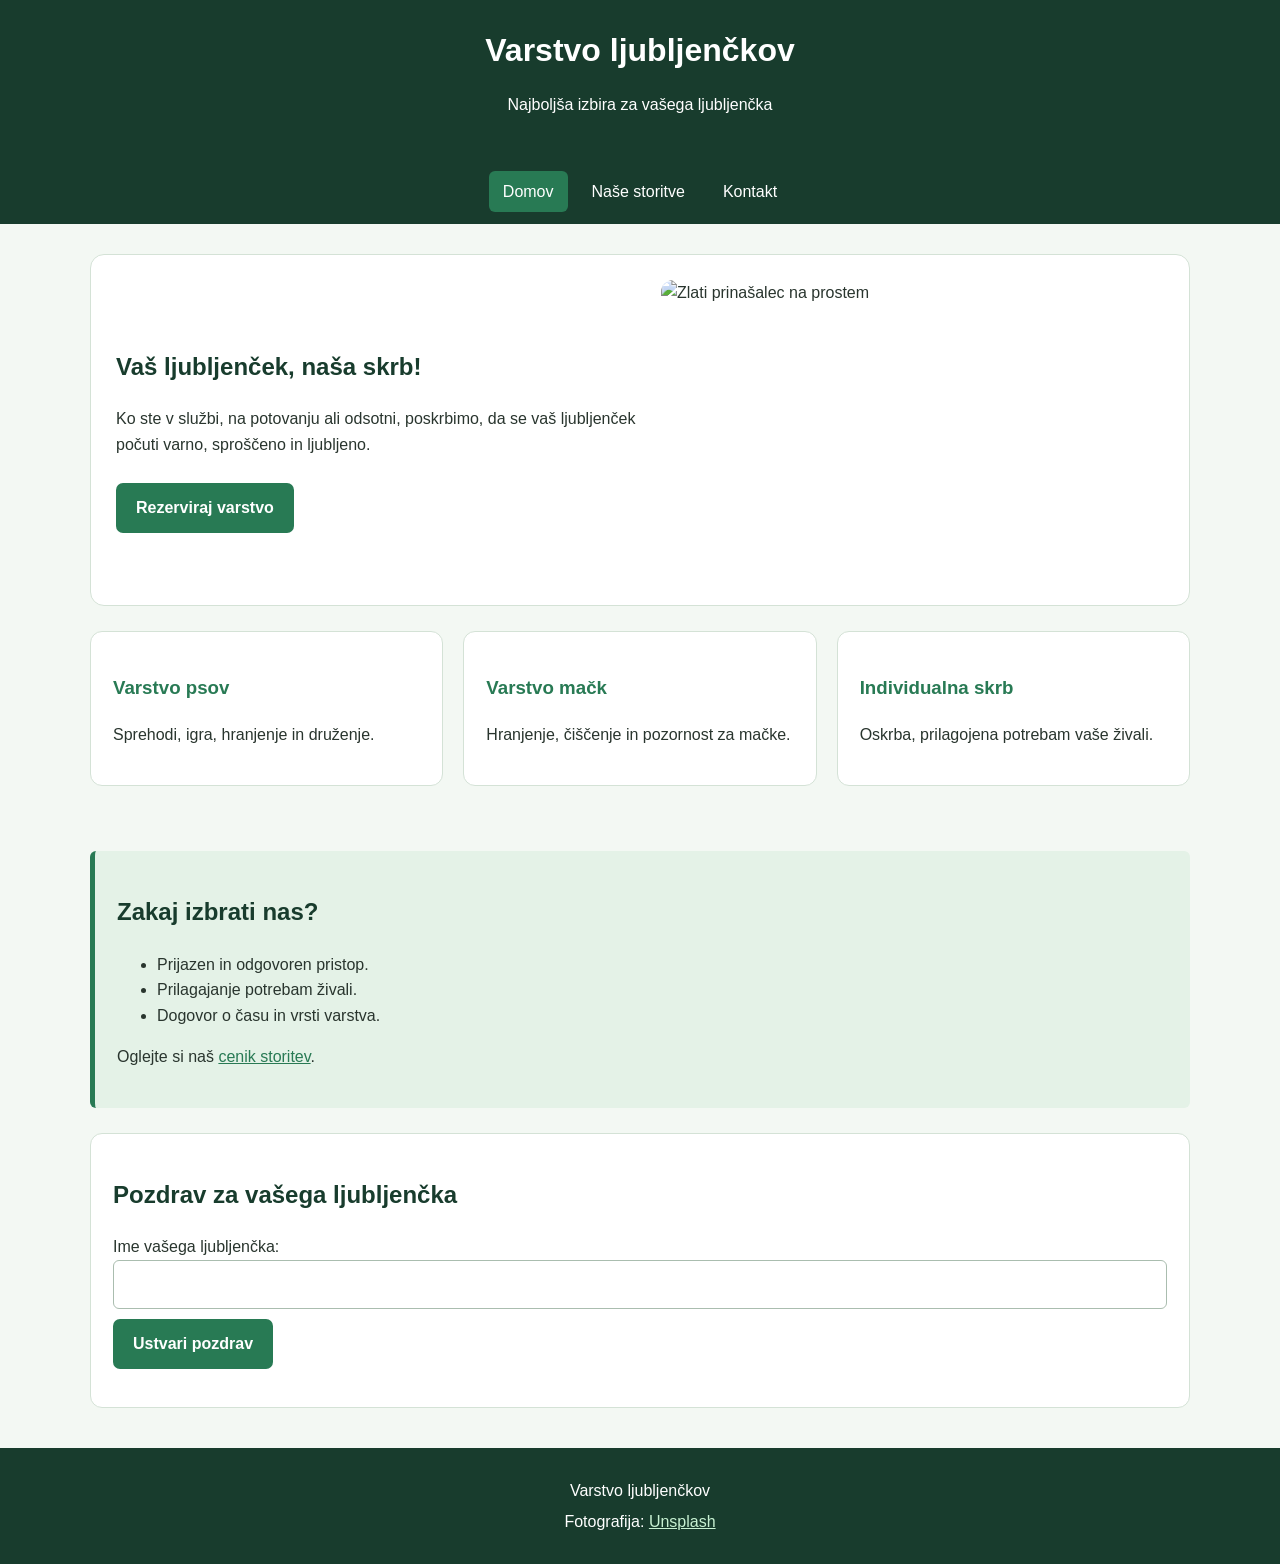
==== index.html @ e610590a "Add files via upload" ====
<!DOCTYPE html>
<html lang="sl">
<head>
    <meta charset="UTF-8">
    <meta name="viewport" content="width=device-width, initial-scale=1">
    <title>Varstvo ljubljenčkov | Domov</title>
    <link rel="stylesheet" href="obl.css">
    <script src="skr.js" defer></script>
</head>
<body>
    <header class="glava">
        <h1>Varstvo ljubljenčkov</h1>
        <p>Najboljša izbira za vašega ljubljenčka</p>
    </header>

    <nav class="navigacija">
        <ul>
            <li><a href="index.html" aria-current="page">Domov</a></li>
            <li><a href="storitve.html">Naše storitve</a></li>
            <li><a href="kontakt.html">Kontakt</a></li>
        </ul>
    </nav>

    <main class="vsebina">
        <section class="abc">
            <div>
                <h2>Vaš ljubljenček, naša skrb!</h2>
                <p>Ko ste v službi, na potovanju ali odsotni, poskrbimo, da se vaš ljubljenček počuti varno, sproščeno in ljubljeno.</p>
                <a class="gumb" href="kontakt.html">Rezerviraj varstvo</a>
            </div>
            <img class="glavna-slika"
                 src="https://images.unsplash.com/photo-1552053831-71594a27632d?auto=format&fit=crop&w=900&q=80"
                 alt="Zlati prinašalec na prostem">
        </section>

        <section class="kartice">
            <article class="kartica">
                <h3>Varstvo psov</h3>
                <p>Sprehodi, igra, hranjenje in druženje.</p>
            </article>
            <article class="kartica">
                <h3>Varstvo mačk</h3>
                <p>Hranjenje, čiščenje in pozornost za mačke.</p>
            </article>
            <article class="kartica">
                <h3>Individualna skrb</h3>
                <p>Oskrba, prilagojena potrebam vaše živali.</p>
            </article>
        </section>

        <section class="obvestilo">
            <h2>Zakaj izbrati nas?</h2>
            <ul>
                <li>Prijazen in odgovoren pristop.</li>
                <li>Prilagajanje potrebam živali.</li>
                <li>Dogovor o času in vrsti varstva.</li>
            </ul>
            <p>Oglejte si naš <a href="storitve.html">cenik storitev</a>.</p>
        </section>

        <section class="kartica">
            <h2>Pozdrav za vašega ljubljenčka</h2>
            <label for="imeZivali">Ime vašega ljubljenčka:</label>
            <input id="imeZivali" type="text">
            <button type="button" id="pozdravGumb" class="gumb">Ustvari pozdrav</button>
            <p id="pozdravRezultat" aria-live="polite"></p>
        </section>
    </main>

    <footer class="noga">
        <p>Varstvo ljubljenčkov</p>
        <p>Fotografija: <a href="https://unsplash.com/">Unsplash</a></p>
    </footer>
    <script src="skr.js"></script>
</body>
</html>
---- obl.css ----
* {
    box-sizing: border-box;
}

body {
    margin: 0;
    font: 16px/1.6 Arial, sans-serif;
    color: #29352e;
    background: #f3f8f3;
}

#cenik {
    margin-top: 25px;
}

.noga {
    padding: 25px;
    text-align: center;
    color: white;
    background: #183c2d;
}

.glava {
    background: #287a54;
    padding: 25px;
    text-align: center;
    color: white;
    background: #183c2d;
}

.glava h1 {
    margin: 0;
}

.navigacija ul {
    display: flex;
    justify-content: center;
    flex-wrap: wrap;
    gap: 10px;
    margin: 0;
    padding: 12px;
    list-style: none;
    background: #183c2d;
}

.navigacija a {
    display: block;
    padding: 8px 14px;
    color: white;
    text-decoration: none;
    border-radius: 6px;
}

.navigacija a:hover, .navigacija a[aria-current="page"] {
    background: #287a54;
}

.vsebina {
    width: 92%;
    max-width: 1100px;
    margin: 30px auto;
}

h2 {
    color: #183c2d;
}

h3 {
    color: #287a54;
}

.stolpci {
    display: flex;
    align-items: flex-start;
    gap: 20px;
    margin: 25px 0;
}


.abc{
    align-items: center;
    padding: 25px;
    background: white;
    border: 1px solid #d4e2d6;
    border-radius: 14px;
    display: flex;
    gap: 20px;
    margin: 25px 0;
}

.abc div {
    flex: 1;
}

.glavna-slika {
    width: 48%;
    height: 300px;
    object-fit: cover;
    border-radius: 12px;
}

.kartice {
    flex-wrap: wrap;
    display: flex;
    gap: 20px;
    margin: 25px 0;
}

.kartica {
    min-width: 230px;
    padding: 22px;
    background: white;
    border: 1px solid #d4e2d6;
    border-radius: 12px;
    flex: 1;
    margin-bottom: 40px ;
    
}




.obvestilo {
    margin: 25px 0;
    padding: 22px;
    background: #e4f2e7;
    border-left: 5px solid #287a54;
    border-radius: 6px;
}

a {
    color: #287a54;
}

.gumb {
    display: inline-block;
    margin-top: 10px;
    padding: 12px 20px;
    border: 0;
    border-radius: 7px;
    background: #287a54;
    color: white;
    font: inherit;
    font-weight: bold;
    text-decoration: none;
    cursor: pointer;
}

.gumb:hover {
    background: #183c2d;
}



table {
    width: 100%;
    border-collapse: collapse;
    background: white;
}

caption {
    padding: 12px;
    font-weight: bold;
    text-align: left;
}

td {
    padding: 12px;
    border: 1px solid #d4e2d6;
    text-align: left;
}

th {
    color: white;
    background: #287a54;
    padding: 12px;
    border: 1px solid #d4e2d6;
    text-align: left;
}

tbody tr:nth-child(even) {
    background: #edf5ee;
}

.izpolni {
    display: flex;
    flex-direction: column;
    gap: 6px;
    margin-bottom: 15px;
}

input, select, textarea {
    width: 100%;
    padding: 11px;
    border: 1px solid #aabdaf;
    border-radius: 6px;
    font: inherit;
}

input:focus, select:focus, textarea:focus {
    outline: 2px solid #287a54;
}

textarea {
    resize: vertical;
    
}



.noga {
    margin-top: 40px;
}

.noga p {
    margin: 5px;
}

.noga a {
    color: #c7f1d2;
}

@media (max-width: 700px) {
    .abc, .stolpci {
        flex-direction: column;
        align-items: center;

    }

    .glavna-slika {
        width: 100%;
        height: 250px;
    }

    .glava h1 {
        font-size: 1.8rem;
    }

    .vsebina {
        width: 94%;
    }
}
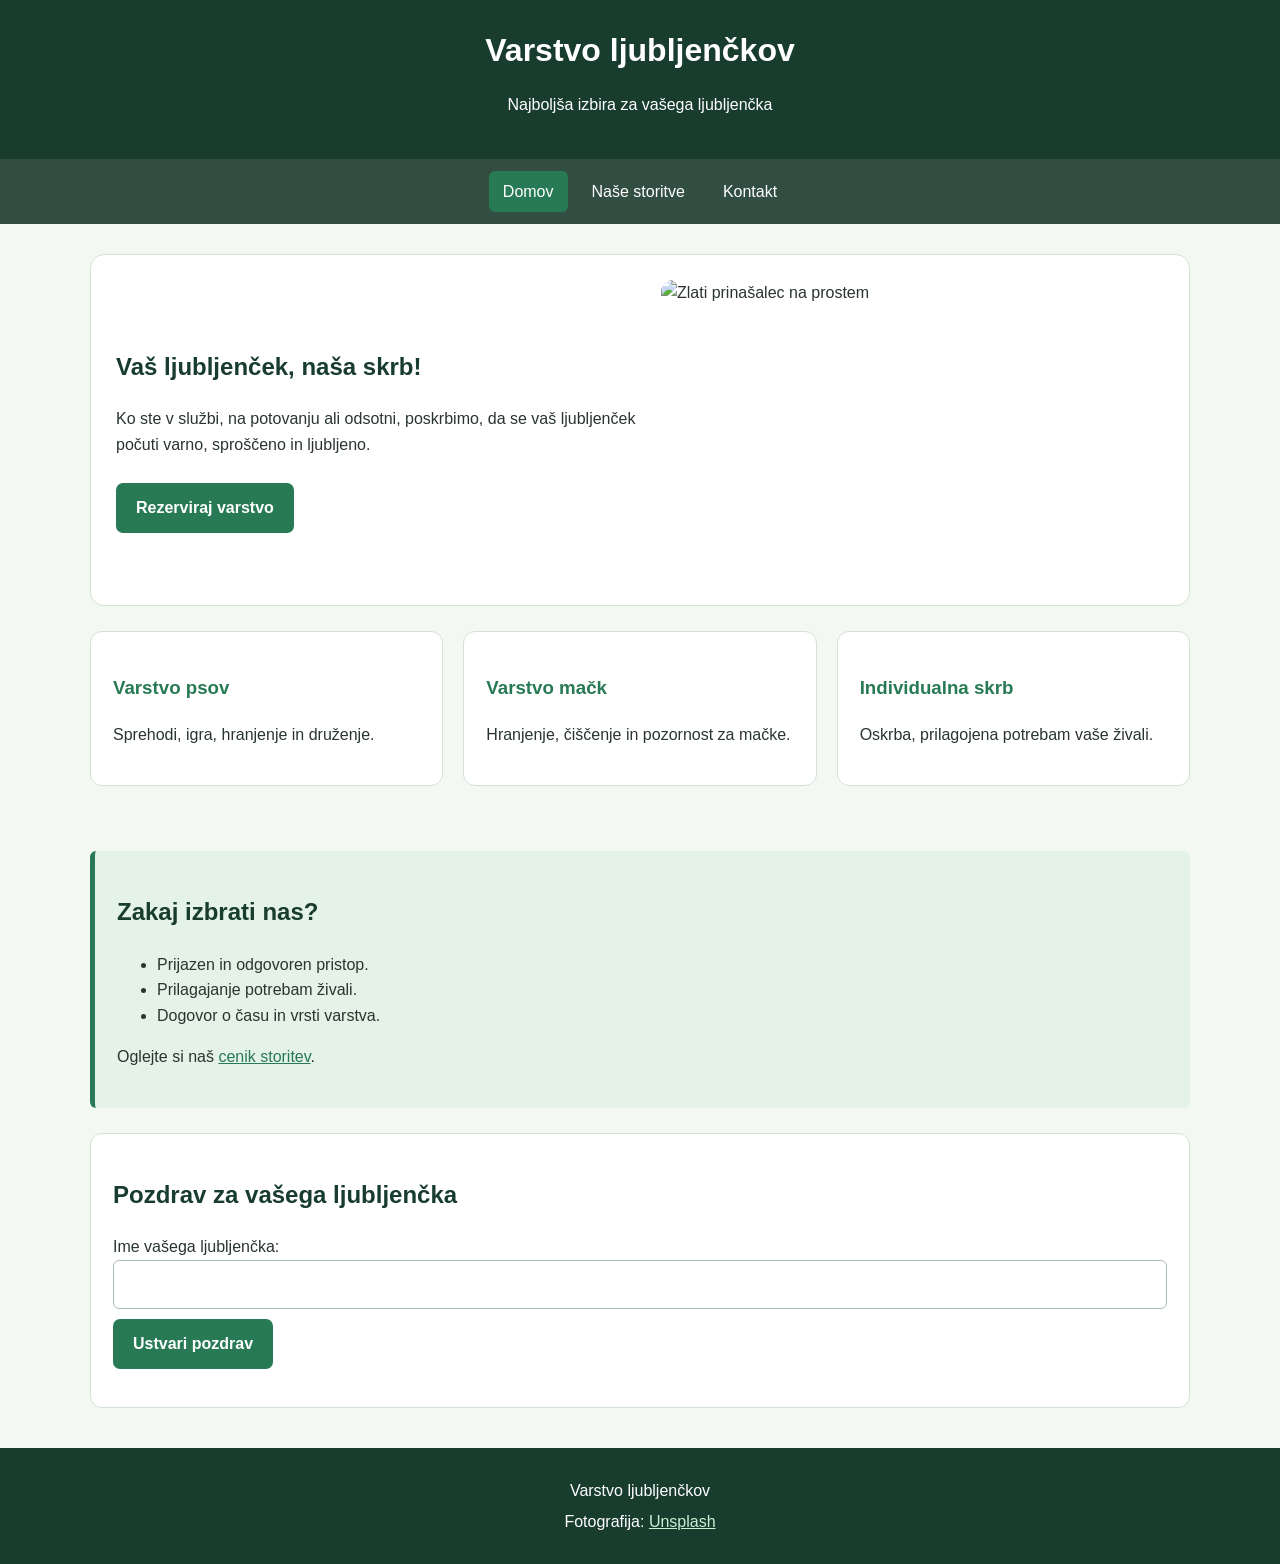
==== commit 3ceae60d: "index.html" ====
--- a/index.html
+++ b/index.html
@@ -5,7 +5,7 @@
     <meta name="viewport" content="width=device-width, initial-scale=1">
     <title>Varstvo ljubljenčkov | Domov</title>
     <link rel="stylesheet" href="obl.css">
-    <script src="skr.js" defer></script>
+    
 </head>
 <body>
     <header class="glava">
@@ -73,4 +73,4 @@
     </footer>
     <script src="skr.js"></script>
 </body>
-</html>+</html>
--- a/obl.css
+++ b/obl.css
@@ -40,7 +40,7 @@
     margin: 0;
     padding: 12px;
     list-style: none;
-    background: #183c2d;
+    background: #324d42;
 }
 
 .navigacija a {
@@ -239,4 +239,4 @@
     .vsebina {
         width: 94%;
     }
-}+}
